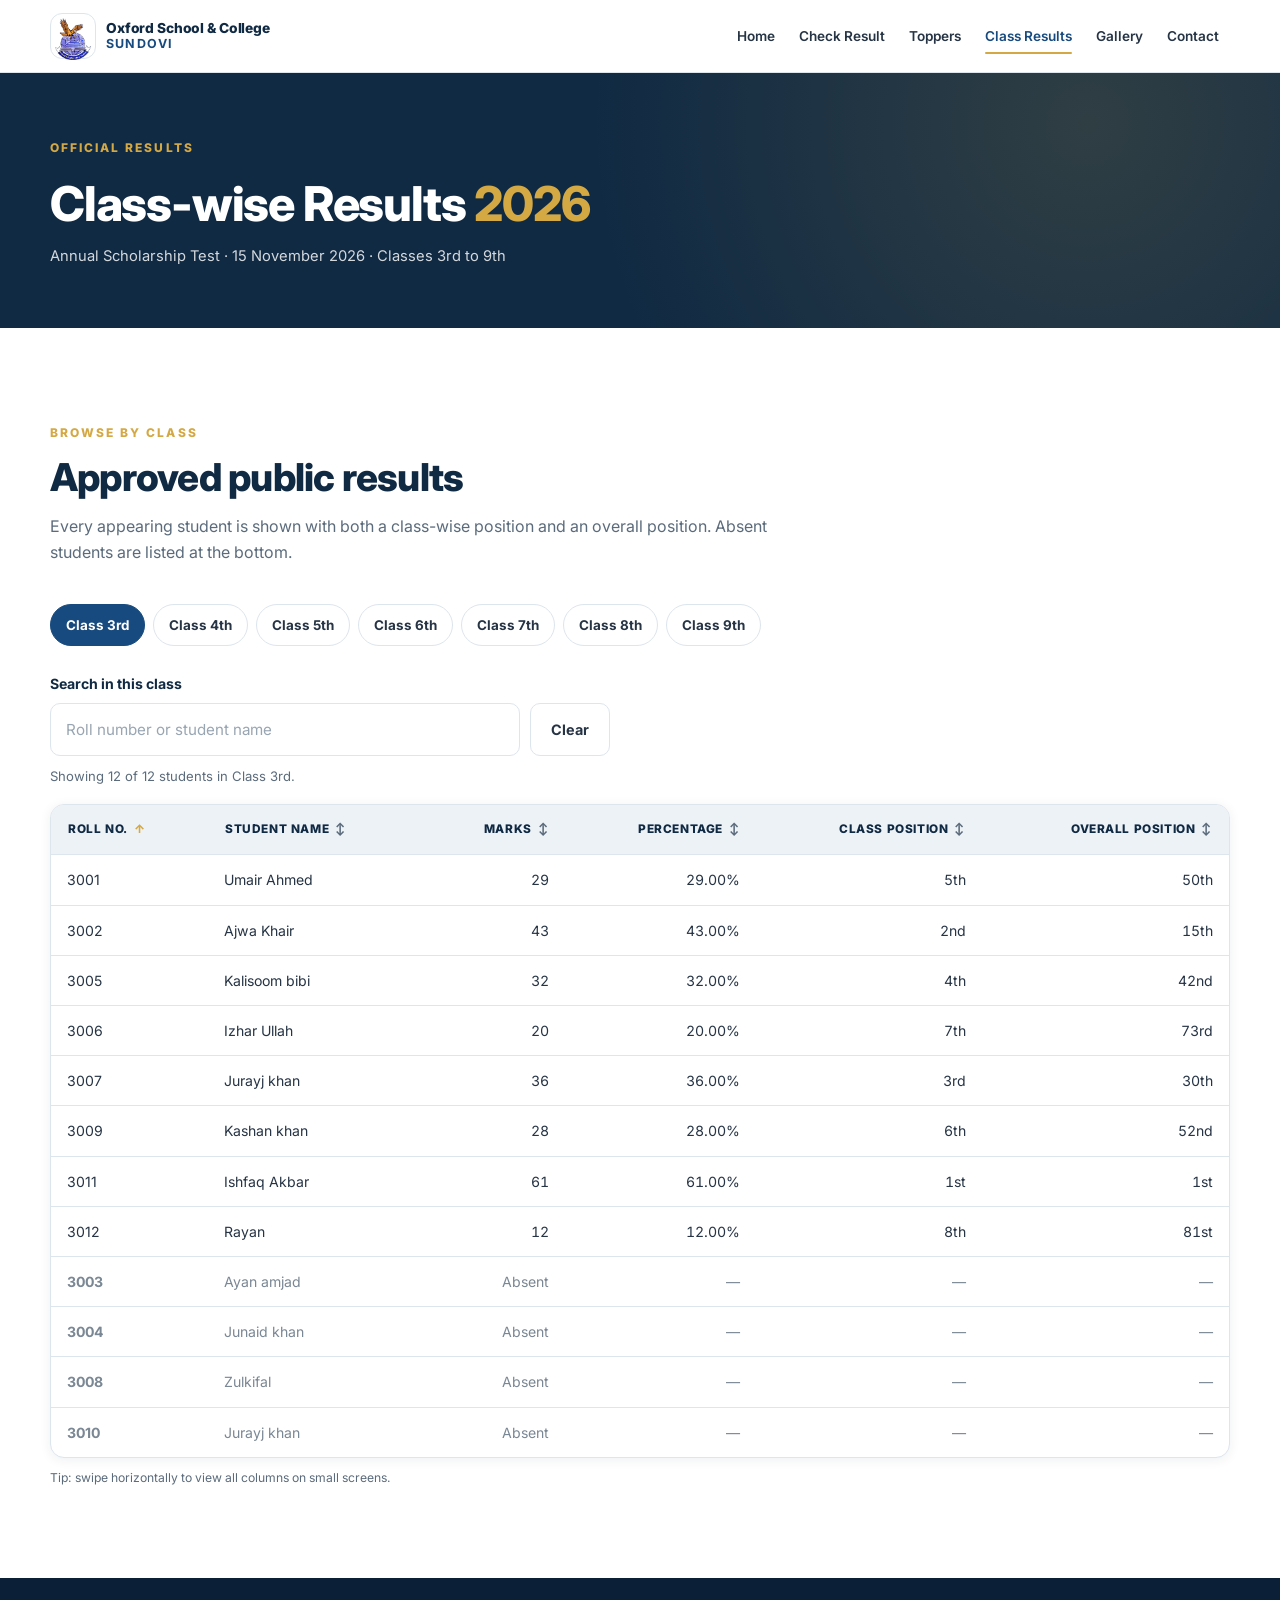
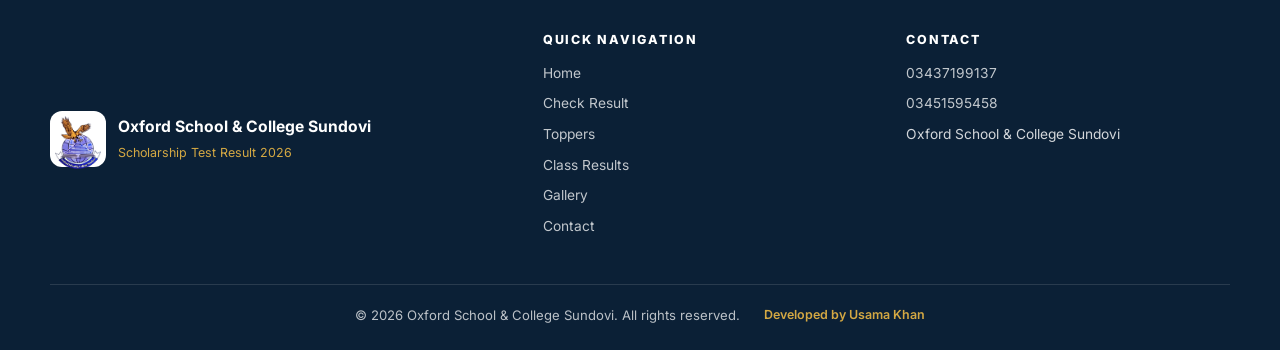
==== classes.html @ a12cc65e "Publish Oxford School & College Sundovi Scholarship Test Result 2026" ====
<!DOCTYPE html>
<html lang="en">
<head>
  <meta charset="utf-8">
  <meta name="viewport" content="width=device-width, initial-scale=1">
  <title>Class-wise Results 2026 | Oxford School &amp; College Sundovi</title>
  <meta name="description" content="Browse the official class-wise Scholarship Test 2026 results of Oxford School &amp; College Sundovi for Classes 3rd to 9th, with class-wise and overall positions.">
  <meta name="author" content="Usama Khan">
  <meta name="theme-color" content="#102A43">
  <meta property="og:type" content="website">
  <meta property="og:site_name" content="Oxford School &amp; College Sundovi">
  <meta property="og:title" content="Class-wise Results 2026 | Oxford School &amp; College Sundovi">
  <meta property="og:description" content="Class-wise Scholarship Test 2026 results with class-wise and overall positions.">
  <meta property="og:image" content="assets/images/hero.webp">
  <meta name="twitter:card" content="summary_large_image">
  <meta name="twitter:title" content="Class-wise Results 2026 | Oxford School &amp; College Sundovi">
  <meta name="twitter:description" content="Class-wise Scholarship Test 2026 results with class-wise and overall positions.">
  <meta name="twitter:image" content="assets/images/hero.webp">
  <link rel="icon" type="image/png" href="assets/favicon.png">
  <link rel="preconnect" href="https://fonts.googleapis.com">
  <link rel="preconnect" href="https://fonts.gstatic.com" crossorigin>
  <link href="https://fonts.googleapis.com/css2?family=Inter:wght@400;500;600;700;800&amp;family=Noto+Nastaliq+Urdu:wght@400;600;700&amp;display=swap" rel="stylesheet">
  <link rel="stylesheet" href="css/style.css">
  <script src="js/app.js" defer></script>
</head>
<body>
  <a class="skip-link" href="#main">Skip to main content</a>

  <header class="site-header" id="site-header">
    <div class="container header-inner">
      <a class="brand" href="index.html">
        <span class="brand__logo"><img src="assets/logo.png" alt="" width="44" height="44"></span>
        <span class="brand__text"><strong>Oxford School &amp; College</strong> <span>Sundovi</span></span>
      </a>

      <button class="menu-toggle" id="menu-toggle" type="button" aria-expanded="false" aria-controls="primary-nav" aria-label="Open navigation menu">
        <span></span><span></span><span></span>
      </button>

      <nav class="primary-nav" id="primary-nav" aria-label="Primary navigation">
        <ul>
          <li><a class="nav-link" href="index.html#home">Home</a></li>
          <li><a class="nav-link" href="index.html#result">Check Result</a></li>
          <li><a class="nav-link" href="index.html#toppers">Toppers</a></li>
          <li><a class="nav-link is-active" href="classes.html" aria-current="page">Class Results</a></li>
          <li><a class="nav-link" href="index.html#gallery">Gallery</a></li>
          <li><a class="nav-link" href="index.html#contact">Contact</a></li>
        </ul>
      </nav>
    </div>
  </header>

  <main id="main">
    <section class="page-hero" aria-labelledby="page-title">
      <div class="container">
        <span class="eyebrow">Official results</span>
        <h1 id="page-title">Class-wise Results <span>2026</span></h1>
        <p>Annual Scholarship Test &middot; 15 November 2026 &middot; Classes 3rd to 9th</p>
      </div>
    </section>

    <section class="section class-results" id="class-results" aria-labelledby="class-results-title">
      <div class="container">
        <div class="section-heading">
          <span class="eyebrow">Browse by class</span>
          <h2 id="class-results-title">Approved public results</h2>
          <p>Every appearing student is shown with both a class-wise position and an overall position. Absent students are listed at the bottom.</p>
        </div>

        <div class="class-tabs" id="class-tabs" role="tablist" aria-label="Select class">
          <button class="class-tab is-active" type="button" role="tab" aria-selected="true" data-class="3rd">Class 3rd</button>
          <button class="class-tab" type="button" role="tab" aria-selected="false" data-class="4th">Class 4th</button>
          <button class="class-tab" type="button" role="tab" aria-selected="false" data-class="5th">Class 5th</button>
          <button class="class-tab" type="button" role="tab" aria-selected="false" data-class="6th">Class 6th</button>
          <button class="class-tab" type="button" role="tab" aria-selected="false" data-class="7th">Class 7th</button>
          <button class="class-tab" type="button" role="tab" aria-selected="false" data-class="8th">Class 8th</button>
          <button class="class-tab" type="button" role="tab" aria-selected="false" data-class="9th">Class 9th</button>
        </div>

        <div class="table-toolbar">
          <label class="field-label" for="table-search">Search in this class</label>
          <div class="input-row">
            <input class="text-input" id="table-search" type="search" placeholder="Roll number or student name" autocomplete="off">
            <button class="btn btn--ghost" type="button" id="table-clear">Clear</button>
          </div>
          <p class="table-count" id="table-count" role="status" aria-live="polite">Loading&hellip;</p>
        </div>

        <div class="table-scroll" tabindex="0" role="region" aria-label="Class result table, scrollable horizontally">
          <table class="result-table" id="class-table">
            <caption class="visually-hidden">Scholarship Test 2026 results by class</caption>
            <thead>
              <tr>
                <th scope="col" aria-sort="ascending"><button type="button" data-sort="rollNo">Roll No. <span class="sort-indicator" aria-hidden="true"></span></button></th>
                <th scope="col" aria-sort="none"><button type="button" data-sort="name">Student Name <span class="sort-indicator" aria-hidden="true"></span></button></th>
                <th scope="col" class="num" aria-sort="none"><button type="button" data-sort="obtained">Marks <span class="sort-indicator" aria-hidden="true"></span></button></th>
                <th scope="col" class="num" aria-sort="none"><button type="button" data-sort="percentage">Percentage <span class="sort-indicator" aria-hidden="true"></span></button></th>
                <th scope="col" class="num" aria-sort="none"><button type="button" data-sort="classPosition">Class Position <span class="sort-indicator" aria-hidden="true"></span></button></th>
                <th scope="col" class="num" aria-sort="none"><button type="button" data-sort="overallPosition">Overall Position <span class="sort-indicator" aria-hidden="true"></span></button></th>
              </tr>
            </thead>
            <tbody id="class-table-body">
              <tr><td colspan="6" class="table-placeholder">Loading results&hellip;</td></tr>
            </tbody>
          </table>
        </div>
        <p class="table-hint">Tip: swipe horizontally to view all columns on small screens.</p>
        <div class="table-error" id="table-error" role="alert" hidden></div>
      </div>
    </section>
  </main>

  <footer class="site-footer">
    <div class="container footer-grid">
      <div class="footer-brand">
        <span class="footer-brand__logo"><img src="assets/logo.png" alt="" width="56" height="56" loading="lazy"></span>
        <div><strong>Oxford School &amp; College Sundovi</strong><p>Scholarship Test Result 2026</p></div>
      </div>
      <div class="footer-column">
        <h2>Quick navigation</h2>
        <ul>
          <li><a href="index.html#home">Home</a></li>
          <li><a href="index.html#result">Check Result</a></li>
          <li><a href="index.html#toppers">Toppers</a></li>
          <li><a href="classes.html">Class Results</a></li>
          <li><a href="index.html#gallery">Gallery</a></li>
          <li><a href="index.html#contact">Contact</a></li>
        </ul>
      </div>
      <div class="footer-column">
        <h2>Contact</h2>
        <ul>
          <li><a href="tel:03437199137" dir="ltr">03437199137</a></li>
          <li><a href="tel:03451595458" dir="ltr">03451595458</a></li>
          <li>Oxford School &amp; College Sundovi</li>
        </ul>
      </div>
    </div>
    <div class="container footer-bottom">
      <p>&copy; 2026 Oxford School &amp; College Sundovi. All rights reserved.</p>
      <p class="developer-credit">Developed by Usama Khan</p>
    </div>
  </footer>
</body>
</html>
---- css/style.css ----
/* ==========================================================================
   Oxford School & College Sundovi - Scholarship Test Result 2026
   Mobile-first stylesheet
   ========================================================================== */

:root {
  --navy: #102A43;
  --navy-deep: #0B2036;
  --blue: #174A7E;
  --blue-2: #2B6CAE;
  --gold: #D4A843;
  --gold-soft: #FBF3DF;
  --white: #FFFFFF;
  --bg: #F5F7FA;
  --bg-2: #EDF2F7;
  --text: #263445;
  --muted: #5B6B7C;
  --line: #DDE5ED;
  --green: #2E8B57;
  --green-soft: #E9F6EE;
  --grey: #7A8794;
  --silver: #94A3B0;
  --bronze: #C8813A;
  --radius: 16px;
  --radius-sm: 10px;
  --shadow-sm: 0 2px 12px rgba(16, 42, 67, 0.07);
  --shadow-md: 0 14px 38px rgba(16, 42, 67, 0.11);
  --container: 1180px;
  --header-h: 72px;
}

*,
*::before,
*::after { box-sizing: border-box; }

html {
  scroll-behavior: smooth;
  scroll-padding-top: calc(var(--header-h) + 12px);
  -webkit-text-size-adjust: 100%;
}

body {
  margin: 0;
  background: var(--white);
  color: var(--text);
  font-family: "Inter", "Segoe UI", Arial, sans-serif;
  font-size: 16px;
  line-height: 1.65;
  -webkit-font-smoothing: antialiased;
}

img { max-width: 100%; height: auto; display: block; }
a { color: var(--blue); text-decoration: none; }
a:hover { text-decoration: underline; }
button, input { font: inherit; }
button { cursor: pointer; }
h1, h2, h3, p { margin-top: 0; }
h1, h2, h3 { line-height: 1.25; color: var(--navy); }
ul { margin: 0; padding: 0; list-style: none; }

:focus-visible { outline: 3px solid var(--gold); outline-offset: 3px; }

.container { width: min(100% - 32px, var(--container)); margin-inline: auto; }

.visually-hidden {
  position: absolute !important;
  width: 1px; height: 1px;
  padding: 0; margin: -1px;
  overflow: hidden; clip: rect(0 0 0 0);
  white-space: nowrap; border: 0;
}

.skip-link {
  position: fixed; top: -100px; left: 16px; z-index: 999;
  background: var(--gold); color: var(--navy); font-weight: 700;
  padding: 12px 18px; border-radius: 0 0 10px 10px;
}
.skip-link:focus { top: 0; }

.print-only { display: none; }

.js .reveal {
  opacity: 0;
  transform: translateY(18px);
  transition: opacity 0.6s ease, transform 0.6s ease;
}
.js .reveal.is-visible { opacity: 1; transform: none; }

/* --------------------------------------------------------------------------
   Buttons
   -------------------------------------------------------------------------- */
.btn {
  display: inline-flex; align-items: center; justify-content: center; gap: 9px;
  min-height: 46px; padding: 10px 20px;
  border: 1px solid transparent; border-radius: 10px;
  font-size: 0.9rem; font-weight: 700; line-height: 1.2;
  text-align: center; text-decoration: none;
  transition: background-color 0.2s ease, color 0.2s ease,
              border-color 0.2s ease, transform 0.2s ease, box-shadow 0.2s ease;
}
.btn:hover { text-decoration: none; transform: translateY(-1px); }
.btn svg { width: 18px; height: 18px; flex: none; }
.btn--primary { background: var(--blue); color: var(--white); box-shadow: 0 6px 16px rgba(23, 74, 126, 0.22); }
.btn--primary:hover { background: #113C68; }
.btn--gold { background: var(--gold); color: var(--navy); box-shadow: 0 8px 20px rgba(212, 168, 67, 0.3); }
.btn--gold:hover { background: #E3B854; }
.btn--ghost { background: var(--white); color: var(--text); border-color: var(--line); }
.btn--ghost:hover { border-color: var(--blue); color: var(--blue); }
.btn--large { min-height: 54px; padding: 14px 30px; font-size: 1rem; border-radius: 12px; }

/* --------------------------------------------------------------------------
   Header / navigation
   -------------------------------------------------------------------------- */
.site-header {
  position: sticky; top: 0; z-index: 100;
  background: rgba(255, 255, 255, 0.97);
  border-bottom: 1px solid var(--line);
  transition: box-shadow 0.25s ease;
}
.site-header.is-scrolled { box-shadow: var(--shadow-sm); }
.header-inner {
  min-height: var(--header-h);
  display: flex; align-items: center; justify-content: space-between; gap: 16px;
  position: relative;
}
.brand { display: inline-flex; align-items: center; gap: 10px; color: var(--navy); text-decoration: none; flex: none; }
.brand:hover { text-decoration: none; }
.brand__logo,
.footer-brand__logo {
  display: grid; place-items: center; flex: none;
  background: var(--white); border: 1px solid var(--line);
  border-radius: 12px; padding: 4px;
}
.brand__logo { width: 46px; height: 46px; }
.brand__logo img { width: 100%; height: 100%; object-fit: contain; }
.brand__text { display: flex; flex-direction: column; line-height: 1.2; }
.brand__text strong { font-size: 0.86rem; font-weight: 800; letter-spacing: -0.01em; }
.brand__text span { font-size: 0.78rem; color: var(--blue); font-weight: 700; letter-spacing: 0.1em; text-transform: uppercase; }

.menu-toggle {
  width: 44px; height: 44px; flex: none;
  display: inline-flex; flex-direction: column; align-items: center; justify-content: center; gap: 5px;
  background: var(--white); border: 1px solid var(--line); border-radius: 10px;
}
.menu-toggle span { width: 21px; height: 2px; background: var(--navy); border-radius: 2px; transition: transform 0.25s ease, opacity 0.2s ease; }
.menu-toggle[aria-expanded="true"] span:nth-child(1) { transform: translateY(7px) rotate(45deg); }
.menu-toggle[aria-expanded="true"] span:nth-child(2) { opacity: 0; }
.menu-toggle[aria-expanded="true"] span:nth-child(3) { transform: translateY(-7px) rotate(-45deg); }

.primary-nav {
  position: absolute; top: 100%; left: 0; right: 0;
  background: var(--white); border-bottom: 1px solid var(--line);
  box-shadow: var(--shadow-md);
  max-height: 0; opacity: 0; overflow: hidden; pointer-events: none;
  transition: max-height 0.3s ease, opacity 0.25s ease;
}
.primary-nav.is-open { max-height: 480px; opacity: 1; pointer-events: auto; }
.primary-nav ul { display: flex; flex-direction: column; padding: 10px 16px 18px; }
.nav-link {
  position: relative; display: block; padding: 11px 12px;
  border-radius: 8px; color: var(--text); font-size: 0.92rem; font-weight: 600;
}
.nav-link:hover { background: var(--bg); color: var(--blue); text-decoration: none; }
.nav-link.is-active { color: var(--blue); background: var(--bg-2); }

/* --------------------------------------------------------------------------
   Hero
   -------------------------------------------------------------------------- */
.hero {
  position: relative; isolation: isolate; overflow: hidden;
  min-height: 640px; display: flex; align-items: center;
  background: var(--navy); color: var(--white);
}
.hero__image {
  position: absolute; inset: 0; z-index: -2;
  background: url("../assets/images/hero.webp") center / cover no-repeat;
}
.hero__overlay {
  position: absolute; inset: 0; z-index: -1;
  background: linear-gradient(100deg, rgba(8, 25, 44, 0.94) 0%, rgba(9, 28, 49, 0.82) 52%, rgba(9, 28, 49, 0.42) 100%);
}
.hero__content { position: relative; padding: 84px 0 96px; }
.hero__eyebrow {
  display: inline-block; margin-bottom: 18px;
  color: var(--gold); font-size: 0.78rem; font-weight: 700;
  letter-spacing: 0.19em; text-transform: uppercase;
}
.hero__title {
  max-width: 780px; margin-bottom: 20px;
  color: var(--white); font-size: clamp(2.25rem, 7.4vw, 4.4rem);
  font-weight: 800; line-height: 1.07; letter-spacing: -0.035em;
}
.hero__title span { display: block; color: var(--gold); }
.hero__date {
  display: inline-flex; align-items: center; gap: 10px;
  margin-bottom: 22px; padding: 8px 16px;
  border: 1px solid rgba(212, 168, 67, 0.6); border-radius: 999px;
  background: rgba(212, 168, 67, 0.1);
  font-size: 0.88rem; font-weight: 600; letter-spacing: 0.02em;
}
.hero__date-dot { width: 7px; height: 7px; border-radius: 50%; background: var(--gold); }
.hero__lead { max-width: 610px; margin-bottom: 30px; color: rgba(255, 255, 255, 0.88); font-size: 1rem; }
.hero__scroll {
  position: absolute; bottom: 22px; left: 50%; transform: translateX(-50%);
  width: 24px; height: 38px; border: 2px solid rgba(255, 255, 255, 0.5); border-radius: 14px;
}
.hero__scroll span {
  position: absolute; top: 7px; left: 50%; width: 3px; height: 8px;
  margin-left: -1.5px; border-radius: 3px; background: var(--gold);
  animation: scroll-pulse 1.8s infinite;
}
@keyframes scroll-pulse { 0%, 100% { opacity: 0.3; transform: translateY(0); } 50% { opacity: 1; transform: translateY(11px); } }

/* --------------------------------------------------------------------------
   Shared section headings
   -------------------------------------------------------------------------- */
.section { padding: 76px 0; }
.section--tint { background: var(--bg); }
.section-heading { max-width: 720px; margin-bottom: 38px; }
.section-heading--center { margin-inline: auto; text-align: center; }
.eyebrow {
  display: inline-block; margin-bottom: 10px;
  color: var(--gold); font-size: 0.75rem; font-weight: 800;
  letter-spacing: 0.17em; text-transform: uppercase;
}
.section-heading h2 { margin-bottom: 12px; font-size: clamp(1.65rem, 4.2vw, 2.4rem); font-weight: 800; letter-spacing: -0.02em; }
.section-heading p { margin-bottom: 0; color: var(--muted); }

/* --------------------------------------------------------------------------
   Scholarship cards
   -------------------------------------------------------------------------- */
.scholarship-grid { display: grid; gap: 18px; }
.scholarship-card {
  --accent: var(--gold); --accent-soft: var(--gold-soft);
  position: relative; overflow: hidden;
  background: var(--white); border: 1px solid var(--line); border-top: 4px solid var(--accent);
  border-radius: var(--radius); padding: 28px 26px; box-shadow: var(--shadow-sm);
  transition: transform 0.25s ease, box-shadow 0.25s ease;
}
.scholarship-card:hover { transform: translateY(-5px); box-shadow: var(--shadow-md); }
.scholarship-card--silver { --accent: var(--silver); --accent-soft: #EEF2F5; }
.scholarship-card--bronze { --accent: var(--bronze); --accent-soft: #FBF0E6; }
.scholarship-card__icon {
  width: 52px; height: 52px; margin-bottom: 18px;
  display: grid; place-items: center; border-radius: 14px;
  background: var(--accent-soft); color: var(--accent);
}
.scholarship-card__icon svg { width: 28px; height: 28px; }
.scholarship-card__position { margin-bottom: 4px; color: var(--muted); font-size: 0.8rem; font-weight: 700; letter-spacing: 0.14em; text-transform: uppercase; }
.scholarship-card__value { margin-bottom: 8px; color: var(--accent); font-size: 2.5rem; font-weight: 800; line-height: 1; letter-spacing: -0.04em; }
.scholarship-card__value span { display: block; margin-top: 8px; color: var(--text); font-size: 1rem; font-weight: 700; letter-spacing: 0; }
.scholarship-card__note { margin-bottom: 0; color: var(--muted); font-size: 0.88rem; }

/* --------------------------------------------------------------------------
   Statistics
   -------------------------------------------------------------------------- */
.stats-grid { display: grid; grid-template-columns: repeat(2, minmax(0, 1fr)); gap: 14px; }
.stat-card {
  background: var(--white); border: 1px solid var(--line); border-radius: var(--radius);
  padding: 22px 14px; text-align: center; box-shadow: var(--shadow-sm);
}
.stat-card__icon {
  display: grid; place-items: center; width: 38px; height: 38px; margin: 0 auto 10px;
  border-radius: 50%; background: var(--gold-soft); color: var(--gold); font-size: 1.2rem;
}
.stat-card__number { display: block; color: var(--navy); font-size: 2rem; font-weight: 800; line-height: 1.15; letter-spacing: -0.03em; }
.stat-card__label { display: block; margin-top: 4px; color: var(--muted); font-size: 0.78rem; font-weight: 600; }

/* --------------------------------------------------------------------------
   Search panel
   -------------------------------------------------------------------------- */
.result-section { background: linear-gradient(180deg, var(--white) 0%, #FAFCFE 100%); }
.search-panel {
  max-width: 880px; margin-inline: auto;
  background: var(--white); border: 1px solid var(--line); border-radius: 20px;
  box-shadow: var(--shadow-md); padding: 20px;
}
.search-tabs { display: flex; gap: 6px; border-bottom: 1px solid var(--line); }
.search-tab {
  flex: 1; display: inline-flex; align-items: center; justify-content: center; gap: 8px;
  padding: 13px 8px; background: transparent; color: var(--muted);
  border: 0; border-bottom: 3px solid transparent; margin-bottom: -1px;
  font-size: 0.86rem; font-weight: 700; text-align: center;
  transition: color 0.2s ease, border-color 0.2s ease, background-color 0.2s ease;
}
.search-tab svg { width: 19px; height: 19px; flex: none; }
.search-tab:hover { color: var(--blue); background: var(--bg); }
.search-tab.is-active { color: var(--blue); border-bottom-color: var(--gold); }
.search-panes { padding-top: 24px; }
.field-label { display: block; margin-bottom: 8px; color: var(--navy); font-size: 0.88rem; font-weight: 700; }
.input-row { display: flex; flex-direction: column; gap: 10px; }
.text-input {
  flex: 1; min-width: 0; width: 100%;
  padding: 13px 15px; border: 1px solid var(--line); border-radius: 10px;
  background: var(--white); color: var(--text); font-size: 0.95rem;
  transition: border-color 0.2s ease, box-shadow 0.2s ease;
}
.text-input::placeholder { color: #98A5B2; }
.text-input:focus { border-color: var(--blue); box-shadow: 0 0 0 3px rgba(23, 74, 126, 0.12); outline: none; }
.field-hint { margin: 10px 0 0; color: var(--muted); font-size: 0.78rem; }
.search-status {
  margin-top: 22px; padding: 14px 16px;
  border-radius: 10px; border-left: 4px solid var(--blue);
  background: var(--bg-2); color: var(--text); font-size: 0.9rem;
}
.search-status.is-error { border-left-color: var(--bronze); background: #FBF0E6; }
.search-status.is-success { border-left-color: var(--green); background: var(--green-soft); }
.search-status p { margin: 0 0 8px; }
.search-status p:last-child { margin-bottom: 0; }
.search-status .btn { min-height: 38px; padding: 7px 14px; font-size: 0.82rem; }
.match-list { display: grid; gap: 10px; margin-top: 20px; }
.match-list h3 { margin-bottom: 0; font-size: 0.95rem; }
.match-item {
  width: 100%; padding: 14px 16px; text-align: left;
  background: var(--white); border: 1px solid var(--line); border-radius: 12px;
  color: var(--text); transition: border-color 0.2s ease, background-color 0.2s ease;
}
.match-item:hover { border-color: var(--blue); background: #F7FAFD; }
.match-item strong { display: block; color: var(--navy); font-size: 0.98rem; }
.match-item span { display: block; color: var(--muted); font-size: 0.82rem; }
.loading-note { color: var(--muted); font-size: 0.9rem; }

/* --------------------------------------------------------------------------
   Individual result certificate
   -------------------------------------------------------------------------- */
.result-output { margin-top: 34px; }
.certificate {
  --accent: var(--blue); --accent-soft: #EEF4FA;
  position: relative; overflow: hidden;
  max-width: 880px; margin-inline: auto;
  background: var(--white); border: 1px solid var(--line); border-top: 6px solid var(--accent);
  border-radius: 18px; box-shadow: var(--shadow-md);
  animation: certificate-in 0.45s ease both;
}
@keyframes certificate-in { from { opacity: 0; transform: translateY(14px); } to { opacity: 1; transform: none; } }
.certificate--gold { --accent: var(--gold); --accent-soft: var(--gold-soft); }
.certificate--silver { --accent: var(--silver); --accent-soft: #EEF2F5; }
.certificate--bronze { --accent: var(--bronze); --accent-soft: #FBF0E6; }
.certificate--green { --accent: var(--green); --accent-soft: var(--green-soft); }
.certificate--grey { --accent: var(--grey); --accent-soft: #F0F2F4; }
.certificate__header {
  display: flex; align-items: center; flex-wrap: wrap; gap: 14px;
  padding: 22px 24px; border-bottom: 1px dashed var(--line);
}
.certificate__logo {
  display: grid; place-items: center; flex: none;
  width: 56px; height: 56px; padding: 5px;
  background: var(--white); border: 1px solid var(--line); border-radius: 12px;
}
.certificate__logo img { width: 100%; height: 100%; object-fit: contain; }
.certificate__school { line-height: 1.3; }
.certificate__school strong { display: block; color: var(--navy); font-size: 1rem; font-weight: 800; }
.certificate__school span { display: block; color: var(--muted); font-size: 0.78rem; }
.certificate__badge {
  margin-left: auto; padding: 7px 13px; border-radius: 999px;
  background: var(--accent-soft); color: var(--accent);
  font-size: 0.72rem; font-weight: 800; letter-spacing: 0.08em; text-transform: uppercase;
}
.certificate__body { padding: 24px; }
.certificate__title {
  margin-bottom: 22px; color: var(--blue); text-align: center;
  font-size: 0.82rem; font-weight: 800; letter-spacing: 0.16em; text-transform: uppercase;
}
.certificate__student {
  margin-bottom: 22px; text-align: center;
  color: var(--navy); font-size: clamp(1.35rem, 4vw, 1.9rem); font-weight: 800; letter-spacing: -0.02em;
}
.detail-grid { display: grid; gap: 10px; }
.detail-item { padding: 13px 15px; background: var(--bg); border-radius: 11px; }
.detail-item__label { display: block; color: var(--muted); font-size: 0.7rem; font-weight: 700; letter-spacing: 0.1em; text-transform: uppercase; }
.detail-item__value { display: block; margin-top: 2px; color: var(--navy); font-size: 0.96rem; font-weight: 700; overflow-wrap: anywhere; }
.marks-grid { display: grid; grid-template-columns: repeat(auto-fit, minmax(130px, 1fr)); gap: 10px; margin-top: 20px; }
.mark-box { padding: 16px 10px; text-align: center; background: var(--accent-soft); border: 1px solid rgba(16, 42, 67, 0.06); border-radius: 12px; }
.mark-box__label { display: block; color: var(--muted); font-size: 0.7rem; font-weight: 700; letter-spacing: 0.09em; text-transform: uppercase; }
.mark-box__value { display: block; margin-top: 4px; color: var(--navy); font-size: 1.5rem; font-weight: 800; line-height: 1.2; }
.positions { display: grid; gap: 14px; margin-top: 22px; }
.position-card {
  padding: 20px 14px; text-align: center;
  border: 2px solid var(--blue); border-radius: 14px; background: #EEF4FA;
}
.position-card--gold { border-color: var(--gold); background: var(--gold-soft); }
.position-card--silver { border-color: var(--silver); background: #EEF2F5; }
.position-card--bronze { border-color: var(--bronze); background: #FBF0E6; }
.position-card__label { display: block; color: var(--muted); font-size: 0.72rem; font-weight: 800; letter-spacing: 0.12em; text-transform: uppercase; }
.position-card__value { display: block; margin: 6px 0 2px; color: var(--navy); font-size: 2.1rem; font-weight: 800; line-height: 1.1; letter-spacing: -0.03em; }
.position-card__note { display: block; color: var(--muted); font-size: 0.76rem; }
.scholarship-line {
  margin-top: 18px; padding: 13px 16px; text-align: center;
  border-radius: 11px; background: var(--accent-soft); color: var(--navy);
  font-weight: 700; font-size: 0.95rem;
}
.certificate__message { margin-top: 22px; padding: 18px 20px; background: var(--bg); border-left: 4px solid var(--accent); border-radius: 0 12px 12px 0; }
.certificate__message h3 { margin-bottom: 8px; color: var(--navy); font-size: 0.78rem; font-weight: 800; letter-spacing: 0.12em; text-transform: uppercase; }
.certificate__message p { margin-bottom: 0; font-size: 0.92rem; }
.urdu {
  margin-top: 14px !important; padding-top: 12px;
  border-top: 1px dashed var(--line);
  font-family: "Noto Nastaliq Urdu", "Jameel Noori Nastaleeq", serif;
  direction: rtl; text-align: right; line-height: 2.1;
  font-size: 1.02rem; color: var(--navy);
}
.certificate__contact { margin: 20px 0 0; color: var(--muted); font-size: 0.86rem; }
.certificate__contact a { font-weight: 700; }
.certificate__actions { display: flex; flex-wrap: wrap; gap: 10px; margin-top: 24px; }
.confetti { position: absolute; inset: 0; overflow: hidden; pointer-events: none; }
.confetti i {
  position: absolute; top: -24px; width: 8px; height: 13px; opacity: 0.9;
  animation: confetti-fall var(--duration, 2.8s) linear var(--delay, 0s) forwards;
}
@keyframes confetti-fall {
  to { transform: translate(var(--drift, 20px), 720px) rotate(620deg); opacity: 0.1; }
}

/* --------------------------------------------------------------------------
   Toppers
   -------------------------------------------------------------------------- */
.toppers { background: var(--bg); }
.toppers-grid { display: grid; gap: 20px; }
.topper-class { background: var(--white); border: 1px solid var(--line); border-radius: var(--radius); padding: 22px; box-shadow: var(--shadow-sm); }
.topper-class__header { display: flex; align-items: baseline; justify-content: space-between; flex-wrap: wrap; gap: 8px; margin-bottom: 16px; }
.topper-class__header h3 { margin: 0; font-size: 1.15rem; }
.topper-class__header p { margin: 0; color: var(--muted); font-size: 0.8rem; }
.topper-list { display: grid; gap: 12px; }
.topper-card {
  --accent: var(--gold); --accent-soft: var(--gold-soft);
  padding: 18px; border: 1px solid var(--line); border-top: 3px solid var(--accent);
  border-radius: 12px; background: var(--white);
}
.topper-card--silver { --accent: var(--silver); --accent-soft: #EEF2F5; }
.topper-card--bronze { --accent: var(--bronze); --accent-soft: #FBF0E6; }
.topper-card__position { color: var(--accent); font-size: 0.72rem; font-weight: 800; letter-spacing: 0.12em; text-transform: uppercase; }
.topper-card__name { margin: 4px 0 10px; color: var(--navy); font-size: 1.05rem; font-weight: 700; }
.topper-card__meta { color: var(--muted); font-size: 0.78rem; line-height: 1.5; }
.topper-card__stats { display: flex; flex-wrap: wrap; gap: 6px; margin-top: 12px; }
.topper-card__stats span { padding: 4px 9px; border-radius: 999px; background: var(--accent-soft); color: var(--navy); font-size: 0.72rem; font-weight: 700; }
.topper-card__scholarship { display: inline-block; margin-top: 10px; color: var(--accent); font-size: 0.82rem; font-weight: 800; }
.topper-card__review { color: var(--bronze); }

/* --------------------------------------------------------------------------
   About
   -------------------------------------------------------------------------- */
.about-grid { display: grid; gap: 30px; align-items: center; }
.about__media img { width: 100%; aspect-ratio: 4 / 3; object-fit: cover; border-radius: var(--radius); box-shadow: var(--shadow-md); }
.about__content h2 { margin-bottom: 16px; font-size: clamp(1.6rem, 4vw, 2.3rem); }
.about__content p { color: var(--muted); }
.school-motto {
  margin-top: 14px; padding: 11px 14px;
  background: var(--gold-soft); border-left: 3px solid var(--gold); border-radius: 0 8px 8px 0;
  color: #6B5B2A !important; font-size: 0.82rem !important;
}

/* --------------------------------------------------------------------------
   Gallery + lightbox
   -------------------------------------------------------------------------- */
.gallery-grid { display: grid; gap: 16px; }
.gallery-item { margin: 0; cursor: pointer; }
.gallery-item img { width: 100%; aspect-ratio: 16 / 10; object-fit: cover; border-radius: 14px; box-shadow: var(--shadow-sm); transition: transform 0.3s ease, box-shadow 0.3s ease; }
.gallery-item:hover img { transform: scale(1.02); box-shadow: var(--shadow-md); }
.gallery-item figcaption { padding: 9px 4px 0; color: var(--muted); font-size: 0.8rem; }
.gallery-item figcaption span { color: #94A3B0; }
.lightbox {
  position: fixed; inset: 0; width: min(94vw, 1100px); max-width: none;
  max-height: 94vh; padding: 0; border: 0; border-radius: 16px;
  background: var(--navy-deep); color: var(--white); overflow: hidden;
}
.lightbox::backdrop { background: rgba(4, 12, 22, 0.88); }
.lightbox figure { margin: 0; }
.lightbox img { width: 100%; max-height: 76vh; object-fit: contain; display: block; }
.lightbox figcaption { padding: 12px 20px 18px; text-align: center; color: rgba(255, 255, 255, 0.85); font-size: 0.85rem; }
.lightbox__close,
.lightbox__nav {
  position: absolute; z-index: 2;
  display: grid; place-items: center;
  width: 42px; height: 42px; padding: 0;
  border: 1px solid rgba(255, 255, 255, 0.25); border-radius: 50%;
  background: rgba(8, 22, 38, 0.7); color: var(--white);
  font-size: 1.6rem; line-height: 1;
}
.lightbox__close:hover, .lightbox__nav:hover { background: var(--gold); color: var(--navy); }
.lightbox__close { top: 12px; right: 12px; }
.lightbox__nav { top: 50%; margin-top: -21px; }
.lightbox__nav--prev { left: 12px; }
.lightbox__nav--next { right: 12px; }

/* --------------------------------------------------------------------------
   Contact
   -------------------------------------------------------------------------- */
.contact { background: var(--bg); }
.contact-grid { display: grid; gap: 16px; }
.contact-card {
  background: var(--white); border: 1px solid var(--line); border-radius: var(--radius);
  padding: 26px 20px; text-align: center; box-shadow: var(--shadow-sm);
}
.contact-card__icon {
  display: grid; place-items: center; width: 50px; height: 50px; margin: 0 auto 14px;
  border-radius: 14px; background: var(--gold-soft); color: var(--gold); font-size: 1.4rem;
}
.contact-card__icon--whatsapp { background: var(--green-soft); color: var(--green); }
.contact-card h3 { margin-bottom: 12px; font-size: 1.05rem; }
.contact-card a { display: block; margin-top: 6px; font-weight: 700; font-size: 0.92rem; overflow-wrap: anywhere; }
.contact-card p { margin-bottom: 8px; color: var(--muted); font-size: 0.88rem; }
.contact-note { margin: 26px 0 0; text-align: center; color: var(--muted); font-size: 0.9rem; }

/* --------------------------------------------------------------------------
   Footer
   -------------------------------------------------------------------------- */
.site-footer { background: var(--navy-deep); color: rgba(255, 255, 255, 0.82); padding-top: 54px; }
.footer-grid { display: grid; gap: 32px; padding-bottom: 38px; }
.footer-brand { display: flex; align-items: center; gap: 12px; }
.footer-brand__logo { width: 56px; height: 56px; border-color: rgba(255, 255, 255, 0.25); }
.footer-brand strong { display: block; color: var(--white); font-size: 0.98rem; }
.footer-brand p { margin: 3px 0 0; color: var(--gold); font-size: 0.78rem; }
.footer-column h2 { margin-bottom: 14px; color: var(--white); font-size: 0.78rem; font-weight: 800; letter-spacing: 0.14em; text-transform: uppercase; }
.footer-column li { margin-bottom: 8px; font-size: 0.86rem; }
.footer-column a { color: rgba(255, 255, 255, 0.75); }
.footer-column a:hover { color: var(--gold); }
.footer-bottom {
  display: flex; flex-direction: column; align-items: center; gap: 6px;
  padding: 20px 0 24px; border-top: 1px solid rgba(255, 255, 255, 0.12);
  text-align: center; font-size: 0.82rem;
}
.footer-bottom p { margin: 0; color: rgba(255, 255, 255, 0.72); }
.developer-credit { color: var(--gold) !important; font-size: 0.78rem !important; font-weight: 600; text-align: center; }

/* --------------------------------------------------------------------------
   Classes page
   -------------------------------------------------------------------------- */
.page-hero {
  padding: 60px 0; background: var(--navy); color: var(--white);
  background-image: radial-gradient(circle at 85% 20%, rgba(212, 168, 67, 0.16), transparent 45%);
}
.page-hero .eyebrow { color: var(--gold); }
.page-hero h1 { margin: 6px 0 10px; color: var(--white); font-size: clamp(1.9rem, 5vw, 3rem); font-weight: 800; letter-spacing: -0.025em; }
.page-hero h1 span { color: var(--gold); }
.page-hero p { margin: 0; color: rgba(255, 255, 255, 0.82); font-size: 0.92rem; }
.class-tabs { display: flex; flex-wrap: wrap; gap: 8px; margin-bottom: 26px; }
.class-tab {
  padding: 9px 15px; border: 1px solid var(--line); border-radius: 999px;
  background: var(--white); color: var(--text); font-size: 0.84rem; font-weight: 700;
  transition: background-color 0.2s ease, color 0.2s ease, border-color 0.2s ease;
}
.class-tab:hover { border-color: var(--blue); color: var(--blue); }
.class-tab.is-active { background: var(--blue); border-color: var(--blue); color: var(--white); }
.table-toolbar { margin-bottom: 16px; }
.table-toolbar .input-row { max-width: 560px; }
.table-count { margin: 10px 0 0; color: var(--muted); font-size: 0.82rem; }
.table-scroll { overflow-x: auto; border: 1px solid var(--line); border-radius: 14px; background: var(--white); box-shadow: var(--shadow-sm); }
.result-table { width: 100%; min-width: 720px; border-collapse: collapse; }
.result-table th { background: var(--bg-2); color: var(--navy); font-size: 0.74rem; font-weight: 800; letter-spacing: 0.05em; text-transform: uppercase; text-align: left; }
.result-table th button {
  display: inline-flex; align-items: center; gap: 6px; width: 100%;
  padding: 14px 16px; border: 0; background: transparent;
  color: inherit; font: inherit; letter-spacing: inherit; text-transform: inherit;
}
.result-table th.num { text-align: right; }
.result-table th.num button { justify-content: flex-end; }
.sort-indicator::after { content: "\2195"; color: var(--muted); }
th[aria-sort="ascending"] .sort-indicator::after { content: "\2191"; color: var(--gold); }
th[aria-sort="descending"] .sort-indicator::after { content: "\2193"; color: var(--gold); }
.result-table td { padding: 13px 16px; border-top: 1px solid var(--line); font-size: 0.88rem; }
.result-table td.num { text-align: right; font-variant-numeric: tabular-nums; }
.result-table tbody tr:hover { background: #F8FBFE; }
.result-table .row-absent { color: var(--grey); }
.result-table .row-absent td:first-child { font-weight: 700; }
.table-placeholder { padding: 30px !important; text-align: center; color: var(--muted); }
.table-hint { margin: 10px 0 0; color: var(--muted); font-size: 0.76rem; }
.table-error { margin-top: 16px; padding: 14px 16px; border-left: 4px solid var(--bronze); background: #FBF0E6; border-radius: 8px; font-size: 0.9rem; }

/* --------------------------------------------------------------------------
   Responsive breakpoints
   -------------------------------------------------------------------------- */
@media (min-width: 560px) {
  .input-row { flex-direction: row; align-items: stretch; }
  .detail-grid { grid-template-columns: repeat(2, minmax(0, 1fr)); }
  .positions { grid-template-columns: repeat(2, minmax(0, 1fr)); }
  .stats-grid { grid-template-columns: repeat(3, minmax(0, 1fr)); }
}

@media (min-width: 700px) {
  .container { width: min(100% - 48px, var(--container)); }
  .section { padding: 90px 0; }
  .scholarship-grid { grid-template-columns: repeat(3, minmax(0, 1fr)); }
  .topper-list { grid-template-columns: repeat(3, minmax(0, 1fr)); }
  .gallery-grid { grid-template-columns: repeat(2, minmax(0, 1fr)); }
  .contact-grid { grid-template-columns: repeat(3, minmax(0, 1fr)); }
  .about-grid { grid-template-columns: 1fr 1fr; gap: 44px; }
  .certificate__header { flex-wrap: nowrap; padding: 24px 30px; }
  .certificate__body { padding: 30px; }
}

@media (min-width: 900px) {
  .menu-toggle { display: none; }
  .primary-nav {
    position: static; max-height: none; opacity: 1; pointer-events: auto;
    box-shadow: none; border: 0; background: transparent;
  }
  .primary-nav ul { flex-direction: row; align-items: center; gap: 2px; padding: 0; }
  .nav-link { padding: 9px 11px; font-size: 0.85rem; }
  .nav-link.is-active { background: transparent; }
  .nav-link.is-active::after {
    content: ""; position: absolute; left: 11px; right: 11px; bottom: 2px;
    height: 2px; background: var(--gold); border-radius: 2px;
  }
  .stats-grid { grid-template-columns: repeat(5, minmax(0, 1fr)); gap: 16px; }
  .stat-card { padding: 24px 12px; }
  .gallery-grid { grid-template-columns: repeat(3, minmax(0, 1fr)); }
  .footer-grid { grid-template-columns: 1.4fr 1fr 1fr; gap: 40px; }
  .footer-bottom { flex-direction: row; justify-content: center; gap: 24px; }
  .footer-bottom .developer-credit { text-align: center; }
  .hero { min-height: 720px; }
}

@media (min-width: 1100px) {
  .search-panel { padding: 28px 34px; }
  .search-tab { font-size: 0.94rem; }
}

/* --------------------------------------------------------------------------
   Reduced motion
   -------------------------------------------------------------------------- */
@media (prefers-reduced-motion: reduce) {
  html { scroll-behavior: auto; }
  *, *::before, *::after {
    animation-duration: 0.01ms !important;
    animation-iteration-count: 1 !important;
    transition-duration: 0.01ms !important;
  }
  .js .reveal { opacity: 1 !important; transform: none !important; }
}

/* --------------------------------------------------------------------------
   A4 print / save as PDF
   -------------------------------------------------------------------------- */
@page { size: A4 portrait; margin: 14mm; }

@media print {
  html, body { background: #fff !important; color: #000 !important; font-size: 11pt; }
  .skip-link, .site-header, .hero, .scholarships, #statistics, .toppers,
  .about, .gallery, .contact, .site-footer, .lightbox, .search-panel,
  .section-heading, .page-hero, .class-tabs, .table-toolbar, .table-hint,
  .no-print, .confetti { display: none !important; }

  .section, #result { padding: 0 !important; margin: 0 !important; background: #fff !important; }
  .container { width: 100% !important; }
  .result-output { margin: 0 !important; }
  body:not(.has-result) #result-output { display: none !important; }
  body:not(.has-result) #print-empty-notice {
    display: block !important; padding: 20px; border: 1px solid #999; text-align: center;
  }

  .certificate {
    max-width: none; margin: 0; border: 1px solid #9AA6B2; border-top: 5px solid var(--accent);
    border-radius: 8px; box-shadow: none !important; animation: none !important;
    break-inside: avoid; page-break-inside: avoid;
  }
  .certificate__header { padding: 14px 18px; }
  .certificate__body { padding: 18px; }
  .certificate__logo { width: 48px; height: 48px; }
  .certificate__student { font-size: 20pt; margin-bottom: 14px; }
  .detail-item { padding: 8px 10px; background: #F7F9FB; }
  .mark-box { padding: 10px 6px; }
  .position-card { padding: 12px 8px; }
  .position-card__value { font-size: 23pt; }
  .certificate__message { padding: 12px 14px; margin-top: 16px; }
  .certificate__contact { margin-top: 14px; }
  .urdu { font-size: 11pt; line-height: 1.9; }
  .developer-credit, .certificate__developer { text-align: center; }
  .certificate__developer { display: block !important; margin-top: 12px; font-size: 9pt; color: #555; }

  .result-table { min-width: 0; font-size: 9pt; }
  .table-scroll { border: 0; box-shadow: none; }
}
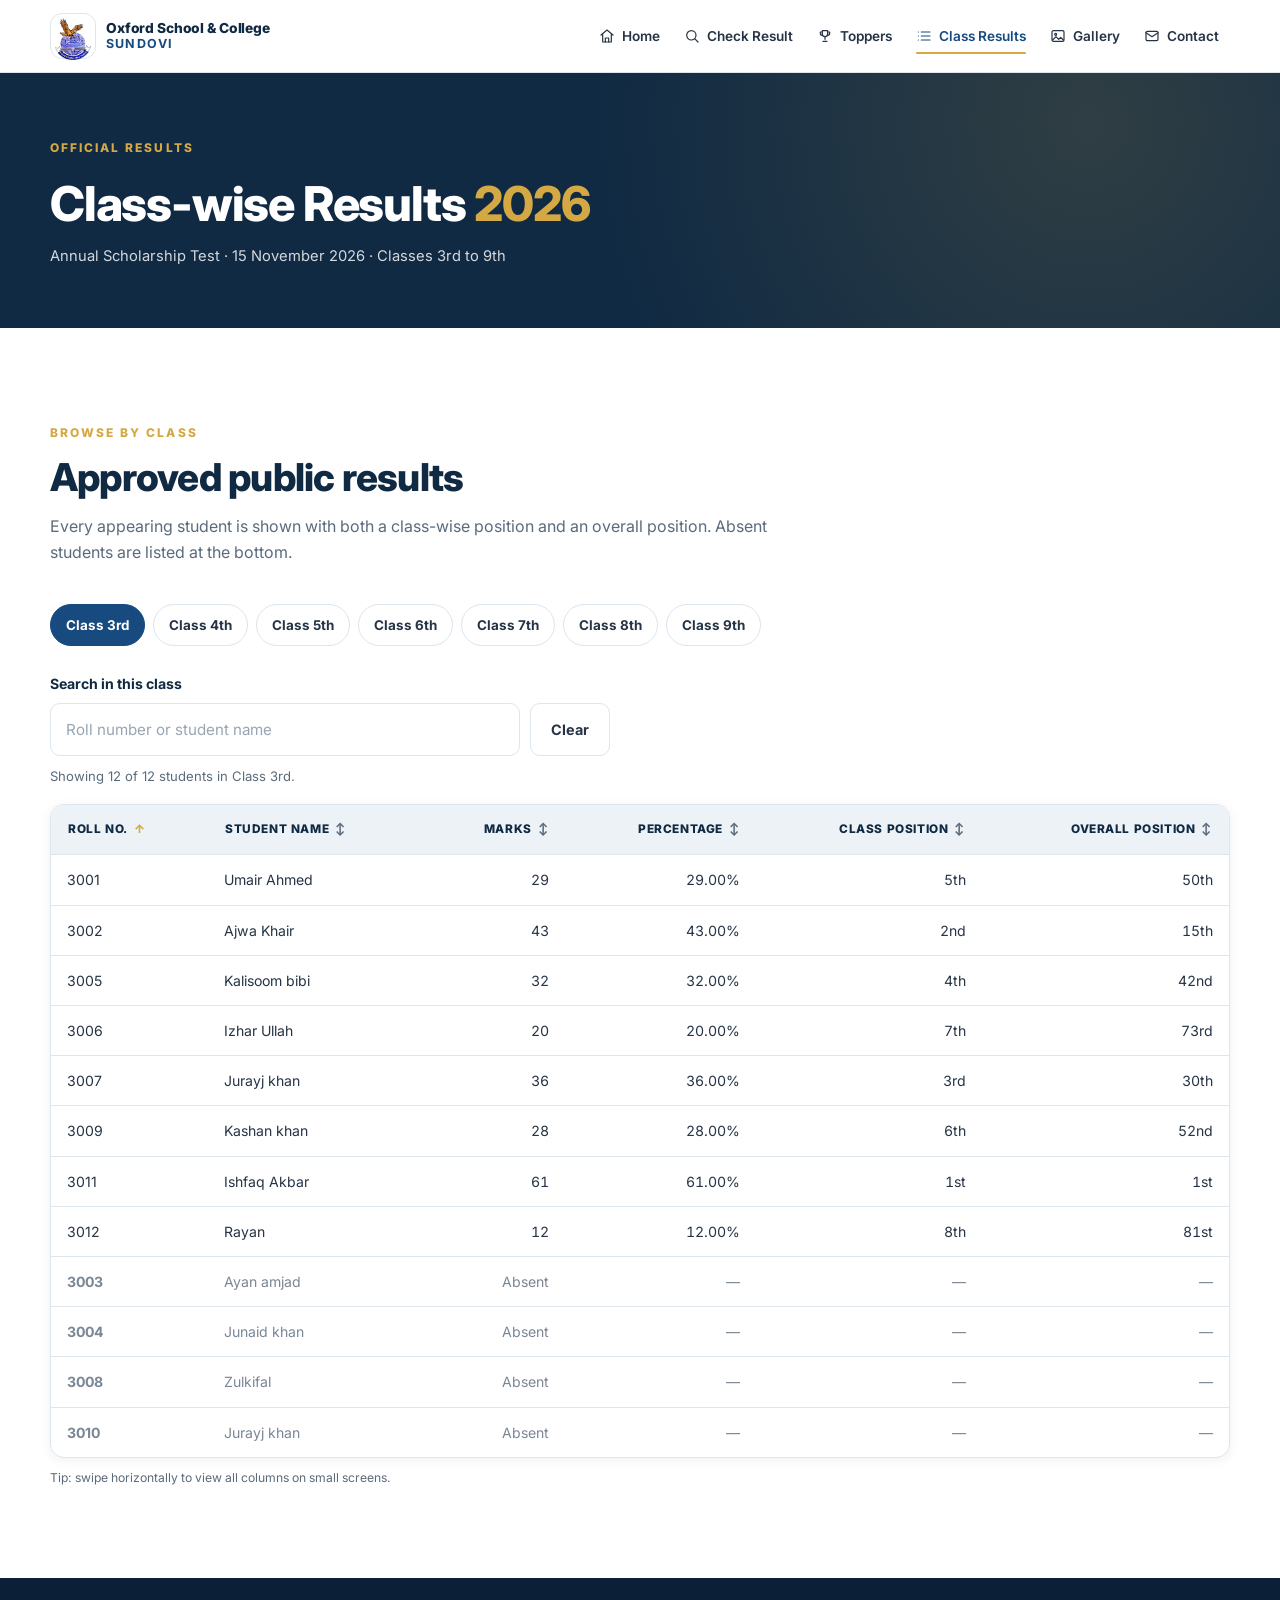
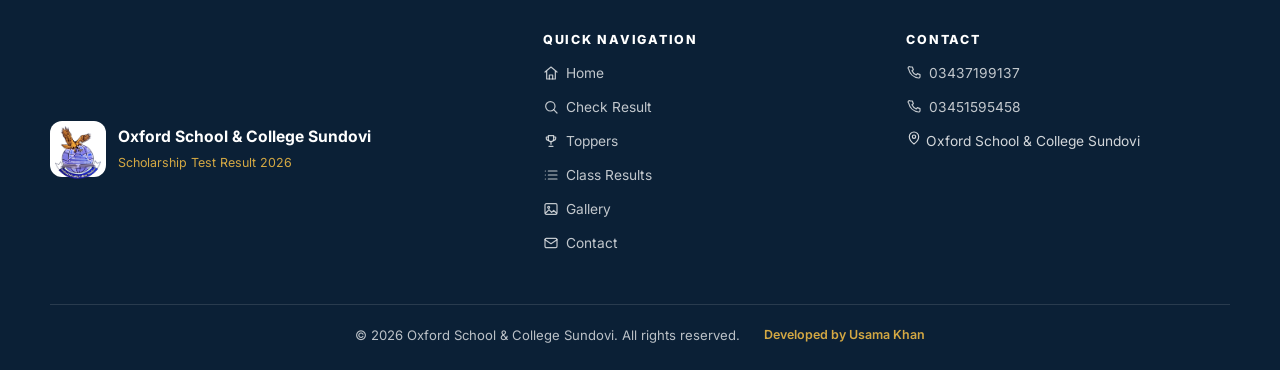
==== commit f26b0e88: "Remove AI captions, add navigation and footer icons" ====
--- a/classes.html
+++ b/classes.html
@@ -24,6 +24,16 @@
   <script src="js/app.js" defer></script>
 </head>
 <body>
+  <svg class="icon-sprite" xmlns="http://www.w3.org/2000/svg" aria-hidden="true" focusable="false">
+  <symbol id="i-home" viewBox="0 0 24 24"><path d="M3 10.5 12 3l9 7.5"/><path d="M5.5 9.5V21h13V9.5"/><path d="M9.5 21v-6h5v6"/></symbol>
+  <symbol id="i-result" viewBox="0 0 24 24"><circle cx="11" cy="11" r="7"/><path d="m16 16 5 5"/></symbol>
+  <symbol id="i-trophy" viewBox="0 0 24 24"><path d="M8 4h8v5a4 4 0 0 1-8 0V4Z"/><path d="M8 6H5v2a3 3 0 0 0 3 3M16 6h3v2a3 3 0 0 1-3 3"/><path d="M12 13v4M9 20h6"/></symbol>
+  <symbol id="i-list" viewBox="0 0 24 24"><path d="M8 6h13M8 12h13M8 18h13"/><path d="M3.5 6h.01M3.5 12h.01M3.5 18h.01"/></symbol>
+  <symbol id="i-image" viewBox="0 0 24 24"><rect x="3" y="4" width="18" height="16" rx="2"/><circle cx="8.5" cy="9.5" r="1.5"/><path d="m4 18 5-5 4 4 3-3 4 4"/></symbol>
+  <symbol id="i-contact" viewBox="0 0 24 24"><rect x="3" y="5" width="18" height="14" rx="2"/><path d="m3 7 9 6 9-6"/></symbol>
+  <symbol id="i-phone" viewBox="0 0 24 24"><path d="M6.5 3h3l1.5 4-2 1.5a13 13 0 0 0 6.5 6.5L17 13l4 1.5v3a2 2 0 0 1-2.2 2A17 17 0 0 1 4 6.2 2 2 0 0 1 6.5 3Z"/></symbol>
+  <symbol id="i-pin" viewBox="0 0 24 24"><path d="M12 21s7-5.5 7-11a7 7 0 1 0-14 0c0 5.5 7 11 7 11Z"/><circle cx="12" cy="10" r="2.5"/></symbol>
+</svg>
   <a class="skip-link" href="#main">Skip to main content</a>
 
   <header class="site-header" id="site-header">
@@ -39,12 +49,12 @@
 
       <nav class="primary-nav" id="primary-nav" aria-label="Primary navigation">
         <ul>
-          <li><a class="nav-link" href="index.html#home">Home</a></li>
-          <li><a class="nav-link" href="index.html#result">Check Result</a></li>
-          <li><a class="nav-link" href="index.html#toppers">Toppers</a></li>
-          <li><a class="nav-link is-active" href="classes.html" aria-current="page">Class Results</a></li>
-          <li><a class="nav-link" href="index.html#gallery">Gallery</a></li>
-          <li><a class="nav-link" href="index.html#contact">Contact</a></li>
+          <li><a class="nav-link" href="index.html#home"><svg class="icon" aria-hidden="true"><use href="#i-home"></use></svg> Home</a></li>
+          <li><a class="nav-link" href="index.html#result"><svg class="icon" aria-hidden="true"><use href="#i-result"></use></svg> Check Result</a></li>
+          <li><a class="nav-link" href="index.html#toppers"><svg class="icon" aria-hidden="true"><use href="#i-trophy"></use></svg> Toppers</a></li>
+          <li><a class="nav-link is-active" href="classes.html" aria-current="page"><svg class="icon" aria-hidden="true"><use href="#i-list"></use></svg> Class Results</a></li>
+          <li><a class="nav-link" href="index.html#gallery"><svg class="icon" aria-hidden="true"><use href="#i-image"></use></svg> Gallery</a></li>
+          <li><a class="nav-link" href="index.html#contact"><svg class="icon" aria-hidden="true"><use href="#i-contact"></use></svg> Contact</a></li>
         </ul>
       </nav>
     </div>
@@ -119,20 +129,20 @@
       <div class="footer-column">
         <h2>Quick navigation</h2>
         <ul>
-          <li><a href="index.html#home">Home</a></li>
-          <li><a href="index.html#result">Check Result</a></li>
-          <li><a href="index.html#toppers">Toppers</a></li>
-          <li><a href="classes.html">Class Results</a></li>
-          <li><a href="index.html#gallery">Gallery</a></li>
-          <li><a href="index.html#contact">Contact</a></li>
+          <li><a href="index.html#home"><svg class="icon" aria-hidden="true"><use href="#i-home"></use></svg> Home</a></li>
+          <li><a href="index.html#result"><svg class="icon" aria-hidden="true"><use href="#i-result"></use></svg> Check Result</a></li>
+          <li><a href="index.html#toppers"><svg class="icon" aria-hidden="true"><use href="#i-trophy"></use></svg> Toppers</a></li>
+          <li><a href="classes.html"><svg class="icon" aria-hidden="true"><use href="#i-list"></use></svg> Class Results</a></li>
+          <li><a href="index.html#gallery"><svg class="icon" aria-hidden="true"><use href="#i-image"></use></svg> Gallery</a></li>
+          <li><a href="index.html#contact"><svg class="icon" aria-hidden="true"><use href="#i-contact"></use></svg> Contact</a></li>
         </ul>
       </div>
       <div class="footer-column">
         <h2>Contact</h2>
         <ul>
-          <li><a href="tel:03437199137" dir="ltr">03437199137</a></li>
-          <li><a href="tel:03451595458" dir="ltr">03451595458</a></li>
-          <li>Oxford School &amp; College Sundovi</li>
+          <li><a href="tel:03437199137" dir="ltr"><svg class="icon" aria-hidden="true"><use href="#i-phone"></use></svg> 03437199137</a></li>
+          <li><a href="tel:03451595458" dir="ltr"><svg class="icon" aria-hidden="true"><use href="#i-phone"></use></svg> 03451595458</a></li>
+          <li><svg class="icon" aria-hidden="true"><use href="#i-pin"></use></svg> Oxford School &amp; College Sundovi</li>
         </ul>
       </div>
     </div>
--- a/css/style.css
+++ b/css/style.css
@@ -670,3 +670,16 @@
   .result-table { min-width: 0; font-size: 9pt; }
   .table-scroll { border: 0; box-shadow: none; }
 }
+
+
+/* --------------------------------------------------------------------------
+   Icons in navigation and footer
+   -------------------------------------------------------------------------- */
+.icon-sprite { position: absolute; width: 0; height: 0; overflow: hidden; }
+.icon {
+  width: 16px; height: 16px; flex: 0 0 auto;
+  fill: none; stroke: currentColor; stroke-width: 1.8;
+  stroke-linecap: round; stroke-linejoin: round;
+}
+.nav-link { display: inline-flex; align-items: center; gap: 7px; }
+.footer-column li a { display: inline-flex; align-items: center; gap: 7px; }
